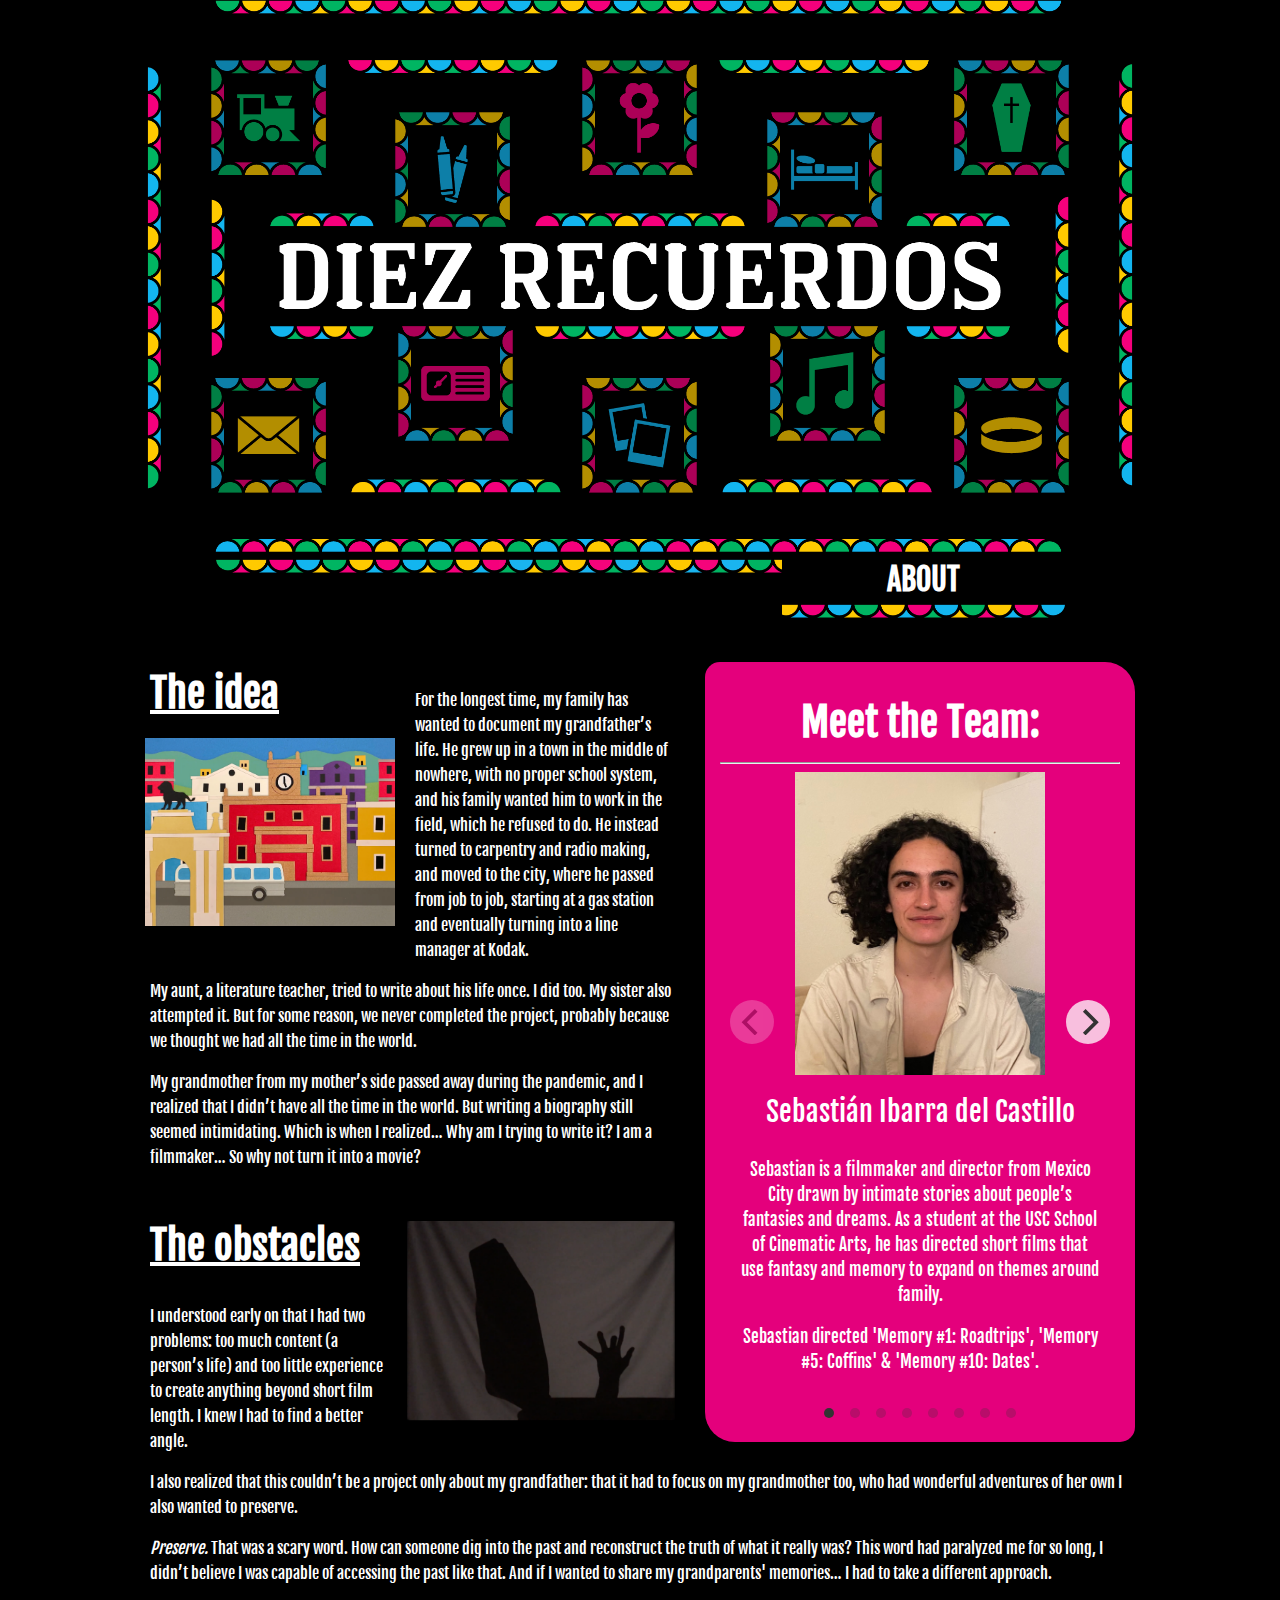
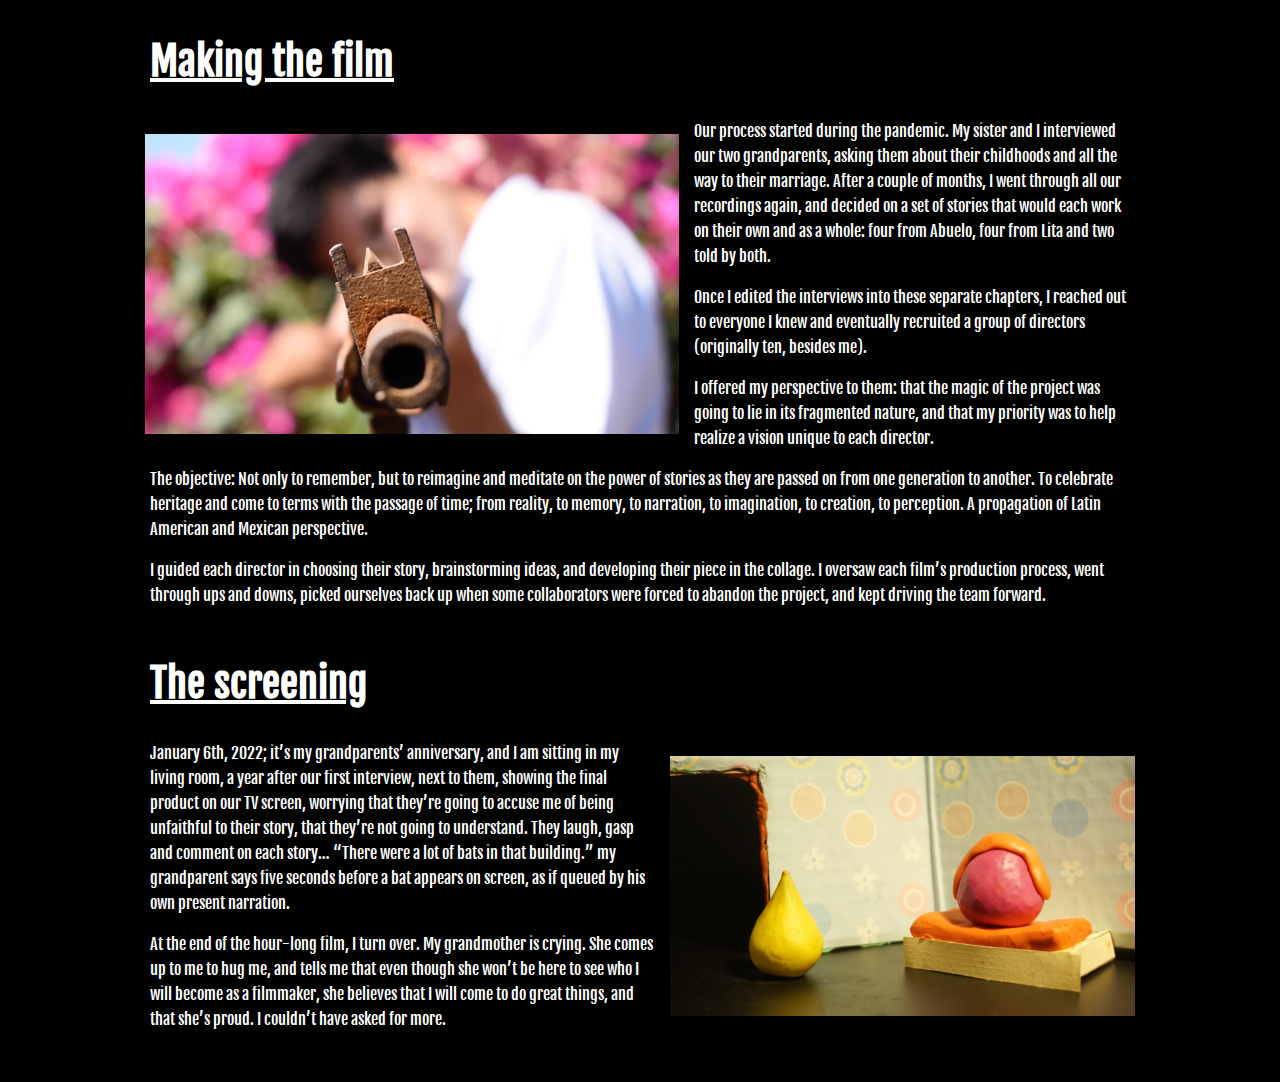
==== about.html @ 197c430f "correction to initial commit" ====
<!DOCTYPE html>
<head>
	<meta charset="utf-8">
	<meta name="description" content= "Story of how Diez Recuerdos - Ten Memories - documentary was made. A list and short biography of every director involved in the project.">

	<title>Diez Recuerdos Documentary: About</title>
	<link rel="stylesheet" type="text/css" href="main.css">
	<link rel="stylesheet" href="flickity/flickity.css" media="screen">

	<style>
		/* sidebar	*/
			#team {
				width: 400px;
				height: 750px;
				text-align: center;
				float: right;
				background-color: #E4007C;
				padding: 15px;
				margin: 20px 0px 25px 30px;
				border-radius: 15px 30px;
			}

			#team img {
				width: 250px;
				height: auto;
			}

			#team h2 {
				font-size: 40px;
				margin: 20px 0px 15px 0px;
			}

			.director_name {
				font-size: 28px;
				margin: 15px 0px 28px;
			}

			.director_description {
				font-size: 17px;
				margin: 0px 20px;
				line-height: 25px;
			}
		/*	/sidebar	*/

		/*	main */
			#main h2 {
				text-decoration: underline;
				margin-left: 5px;
				font-size: 40px;
			}

			#idea {
				float: left;
				margin: 10px 15px;
				width: 250px;
			}

			#first_paragraph {
				padding-top: 30px;
			}

			#main p {
				line-height: 25px;
				margin-left: 5px;
			}

			.section {
				margin-bottom: 50px;
			}

			#leon_img {
				float: left;
				clear: left;
				margin: 10px 20px 15px 0px;
				width: 250px;
				height: auto;
			}

			#hand_img {
				float: right;
				margin: 35px 0px 5px 15px;
				height: 200px;
				width: auto;
			}

			#gun_img {
				float: left;
				margin: 15px 15px 15px 0px;
				height: 300px;
				width: auto;
			}

			#clay_img {
				float: right;
				margin: 15px 0px 15px 15px;
				height: 260px;
				width: auto;
			}

			#train_img {
				width: 990px;
				height: auto;
			}
		/*	/main */
	</style>
</head>

<body>
	<div id="header">
		<img id="MainTitle" src="img/MainTitle.PNG" alt="Diez Recuerdos">
		
		<a href="index.html" id="MainTitle_Link"></a>
		
		<a href="chapters.html#Roadtrips"><img class="Logo" id="Roadtrips_Logo" src="img/logos/Roadtrips_Logo.PNG" alt="Roadtrips Logo"></a>
		
		<a href="chapters.html#Drawings"><img class="Logo" id="Drawings_Logo" src="img/logos/Drawings_Logo.PNG" alt="Drawings Logo"></a>
		
		<a href="chapters.html#Consuelo"><img class="Logo" id="Consuelo_Logo" src="img/logos/Consuelo_Logo.PNG" alt="Consuelo Logo"></a>
		
		<a href="chapters.html#Strangers"><img class="Logo" id="Strangers_Logo" src="img/logos/Strangers_Logo.PNG" alt="Strangers Logo"></a>
		
		<a href="chapters.html#Coffins"><img class="Logo" id="Coffins_Logo" src="img/logos/Coffins_Logo.PNG" alt="Coffins Logo"></a>
		
		<a href="chapters.html#Envelope"><img class="Logo" id="Envelope_Logo" src="img/logos/Envelope_Logo.PNG" alt="Envelope Logo"></a>
		
		<a href="chapters.html#Radios"><img class="Logo" id="Radios_Logo" src="img/logos/Radios_Logo.PNG" alt="Radios Logo"></a>
		
		<a href="chapters.html#Kodak"><img class="Logo" id="Kodak_Logo" src="img/logos/Kodak_Logo.PNG" alt="Kodak Logo"></a>

		<a href="chapters.html#Encounter"><img class="Logo" id="Encounter_Logo" src="img/logos/Encounter_Logo.PNG" alt="Encounter Logo"></a>

		<a href="chapters.html#Dates"><img class="Logo" id="Dates_Logo" src="img/logos/Dates_Logo.PNG" alt="Dates Logo"></a>
	</div>

	<div id="navbar">
		<div id="nav">
			<ul>
				<li class="nav_item"> <a class="nav_li" href="index.html">FILM</a> 
				<img src="img/navdecoration/navdecoration_left.png" alt="tile decoration"> </li>

				<li class="nav_item"> <a class="nav_li" href="chapters.html">CHAPTERS</a> 
				<img src="img/navdecoration/navdecoration_center.png" alt="tile decoration"> </li>
				
				<li class="nav_item"> <a id="active_nav" class="nav_li" href="about.html">ABOUT</a> 
				<img src="img/navdecoration/navdecoration_right.png" alt="tile decoration"> </li>
			</ul>
		</div>
		<!-- #nav -->
	</div>
	<!-- #navbar -->

		<div id="team">
			<h2>Meet the Team:</h2>
			
			<hr>

			<div class="main-carousel">
				<div class="carousel-cell">
					<img src="img/team/Sebastian.png" alt="Sebastian Ibarra del Castillo">
				
					<p class="director_name"> Sebastián Ibarra del Castillo </p>
				
					<div class="director_description">
						<p> Sebastian is a filmmaker and director from Mexico City drawn by intimate stories about people’s fantasies and dreams. As a student at the USC School of Cinematic Arts, he has directed short films that use fantasy and memory to expand on themes around family.</p>

						<p>Sebastian directed 'Memory #1: Roadtrips', 'Memory #5: Coffins' & 'Memory #10: Dates'. </p>
					</div>
				</div>
				<!-- .carousel-cell -->

				<div class="carousel-cell">
					<img src="img/team/EllaGrace.jpg" alt="Ella Grace Rodriguez">
				
					<p class="director_name">Ella Grace Rodriguez</p>
				
					<div class="director_description">
						<p>Ella Grace is a BFA student in Film & Television Production at USC’s School of Cinematic Arts. She enjoys making people laugh and bring brightness to their day.</p>

						<p>Ella Grace directed Memory #2: Drawings. </p>
					</div>
				</div>
				<!-- .carousel-cell -->

				<div class="carousel-cell">
					<img src="img/team/Aristotle.png" alt="Aristotle Hartzell">
				
					<p class="director_name">Aristotle Hartzell</p>
				
					<div class="director_description">
						<p>Aristotle is a Chicano artist from LA focusing on film directing, cinematography, epic poetry and music. He is interested in using ancient aesthetics in new mediums with influences from folktales from around the world and his own mythology. He is currently a production student at USC SCA.</p>

						<p>Aristotle directed Memory #3: Consuelo. </p>
					</div>
				</div>
				<!-- .carousel-cell -->

				<div class="carousel-cell">
					<img src="img/team/Ana.jpg" alt="Ana Flavia">
				
					<p class="director_name">Ana Flavia</p>
				
					<div class="director_description">
						<p>Ana is a BFA student in Film & Television Production at USC’s School of Cinematic Arts from São Paulo, Brazil. She aspires to work across both countries’ industries.</p>

						<p>Ana directed Memory #4: Strangers. </p>
					</div>
				</div>
				<!-- .carousel-cell -->

				<div class="carousel-cell">
					<img src="img/team/Gabriela.png" alt="Gabriela Bazaldúa">
				
					<p class="director_name">Gabriela Bazaldúa</p>
				
					<div class="director_description">
						<p>Gaby is studying Communications in Mexico City, at the Technologic de Monterrey Campus Santa Fe. She is an aspiring filmmaker and entrepreneur. </p>

						<p>Gaby directed Memory #6: Envelope. </p>
					</div>
				</div>
				<!-- .carousel-cell -->

				<div class="carousel-cell">
					<img src="img/team/Chad.png" alt="Chad Buley">
				
					<p class="director_name">Chad Buley</p>
				
					<div class="director_description">
						<p>Chad Buley is an editor, animator, and graphic designer from San Diego, CA, majoring in film production and cinema studies at the USC School of Cinematic Arts. </p>

						<p>Chad directed Memory #7: Radios. </p>
					</div>
				</div>
				<!-- .carousel-cell -->

				<div class="carousel-cell">
					<img src="img/team/Michelle.png" alt="Michelle Pugh">
				
					<p class="director_name">Michelle Pugh</p>
				
					<div class="director_description">
						<p>Michelle is a filmmaker, writer, and musician based in Los Angeles, California, currently studying film and television production at the USC School of Cinematic Arts. Subjects that she enjoys exploring in my projects include mental health, time manipulation, absurdism, and surrealism.</p>

						<p>Michelle directed Memory #8: Kodak. </p>
					</div>
				</div>
				<!-- .carousel-cell -->

				<div class="carousel-cell">
					<img src="img/team/Sofia.png" alt="Sofia Uribe">
				
					<p class="director_name">Sofia Uribe</p>
				
					<div class="director_description">
						<p>Sofia is a senior majoring in Film & Television Production at USC’s School of Cinematic Arts. Additionally, she am completing my Master of Science in Finance at USC’s Marshall School of Business. She is interested in the intersection of entertainment and business.</p>

						<p>Sofia directed Memory #9: Encounter. </p>
					</div>
				</div>
				<!-- .carousel-cell -->
			</div>
			<!-- .main-carousel -->
		</div>
		<!-- #team, .main-carousel-->

		<div id="main">
			<div class="section">
				<h2 id="idea">The idea</h2>

				<img id="leon_img" class="still" src="img/stills/leon.png" alt="Film Still">

				<p id="first_paragraph">For the longest time, my family has wanted to document my grandfather’s life. He grew up in a town in the middle of nowhere, with no proper school system, and his family wanted him to work in the field, which he refused to do. He instead turned to carpentry and radio making, and moved to the city, where he passed from job to job, starting at a gas station and eventually turning into a line manager at Kodak.</p>

				<p>My aunt, a literature teacher, tried to write about his life once. I did too. My sister also attempted it. But for some reason, we never completed the project, probably because we thought we had all the time in the world.</p>

				<p>My grandmother from my mother’s side passed away during the pandemic, and I realized that I didn’t have all the time in the world. But writing a biography still seemed intimidating. Which is when I realized… Why am I trying to write it? I am a filmmaker… So why not turn it into a movie?</p>
				
				<img id="hand_img" class="still" src="img/stills/hand.png" alt="Film Still">
			</div>
			<!-- .section -->

			<div class="section">
				<h2>The obstacles</h2>

				<p>I understood early on that I had two problems: too much content (a person’s life) and too little experience to create anything beyond short film length. I knew I had to find a better angle.</p>

				<p>I also realized that this couldn’t be a project only about my grandfather: that it had to focus on my grandmother too, who had wonderful adventures of her own I also wanted to preserve.</p>

				<p><em>Preserve. </em>That was a scary word. How can someone dig into the past and reconstruct the truth of what it really was? This word had paralyzed me for so long, I didn’t believe I was capable of accessing the past like that. And if I wanted to share my grandparents' memories… I had to take a different approach.</p>
			</div>
			<!-- .section -->

			<div class="section">
				<h2>Making the film</h2>

				<img id="gun_img" class="still" src="img/stills/gun.png" alt="Film Still">

				<p>Our process started during the pandemic. My sister and I interviewed our two grandparents, asking them about their childhoods and all the way to their marriage. After a couple of months, I went through all our recordings again, and decided on a set of stories that would each work on their own and as a whole: four from Abuelo, four from Lita and two told by both.</p>

				<p>Once I edited the interviews into these separate chapters, I reached out to everyone I knew and eventually recruited a group of directors (originally ten, besides me).</p>

				<p>I offered my perspective to them: that the magic of the project was going to lie in its fragmented nature, and that my priority was to help realize a vision unique to each director.</p>

				<p>The objective: Not only to remember, but to reimagine and meditate on the power of stories as they are passed on from one generation to another. To celebrate heritage and come to terms with the passage of time; from reality, to memory, to narration, to imagination, to creation, to perception. A propagation of Latin American and Mexican perspective.</p>

				<p>I guided each director in choosing their story, brainstorming ideas, and developing their piece in the collage. I oversaw each film’s production process, went through ups and downs, picked ourselves back up when some collaborators were forced to abandon the project, and kept driving the team forward.</p>
			</div>
			<!-- .section -->

			<div class="section">

				<h2>The screening</h2>

				<img id="clay_img" class="still" src="img/stills/clay.png" alt="Film Still">

				<p>January 6th, 2022; it’s my grandparents’ anniversary, and I am sitting in my living room, a year after our first interview, next to them, showing the final product on our TV screen, worrying that they’re going to accuse me of being unfaithful to their story, that they’re not going to understand. They laugh, gasp and comment on each story… “There were a lot of bats in that building.” my grandparent says five seconds before a bat appears on screen, as if queued by his own present narration.</p>

				<p>At the end of the hour-long film, I turn over. My grandmother is crying. She comes up to me to hug me, and tells me that even though she won’t be here to see who I will become as a filmmaker, she believes that I will come to do great things, and that she’s proud. I couldn’t have asked for more.</p>
			</div>
			<!-- .section -->
		</div>
		<!-- #main -->

	<!-- Load jQuery -->
	<script src="https://code.jquery.com/jquery-3.6.1.min.js"></script>

	<script src="smooth_scrolling/jquery.smoothscroll.min.js"></script>

	<script src="flickity/flickity.pkgd.min.js"></script>

	<script>
		$('html').smoothScroll();

		$('.main-carousel').flickity({
 			 // options
  			cellAlign: 'left',
  			contain: true
		});
	</script>
</body>
</html>
---- main.css ----
/* body */
		body {
			width: 990px;
			height: auto;
			background-color: #000;
			margin-left: auto;
			margin-right: auto;
			margin-top: 0;
			margin-bottom: 0;
		}

		@font-face {
			font-family: "Fjalla One";	
			src: url("fonts/FjallaOne-Regular.ttf");
		}

		p, a, h2 {
			font-family: "Fjalla One", serif;
			color: #FFF;
		}

		iframe {
			border: hidden;
		}
/* /body */

/* header */
		#MainTitle {
			width: 990px;
			height: auto;
			padding: 0px;
			margin: 0px;
		}

		#MainTitle_Link {
			display: block;
			width: 750px;
			height: 90px;
			opacity: 0;
			position: absolute;
			left: 120px;
			top: 230px;
		}

		#header {
			position: relative;
			width: 990px;
		}

		.Logo {
			opacity: 0.7;
			background-color: #000;
			position: absolute;
			width: 115px;
			height: auto;
			transition: transform 0.7s ease-out;
		}

		.Logo:hover {
			opacity: 1;
			transform: rotate(720deg);
		}

		#Roadtrips_Logo {
			top: 60px;
			left: 66px;
		}

		#Drawings_Logo {
			top: 112px;
			left: 250px;
		}

		#Consuelo_Logo {
			top: 60px;
			left: 437px;
		}

		#Strangers_Logo {
			top: 112px;
			right: 253px;
		}

		#Coffins_Logo {
			top: 60px;
			right: 66px;
		}

		#Envelope_Logo {
			bottom: 64px;
			left: 66px;
		}

		#Radios_Logo {
			bottom: 116px;
			left: 253px;
		}

		#Kodak_Logo {
			bottom: 64px;
			left: 437px;
		}

		#Encounter_Logo {
			bottom: 116px;
			right: 250px;
		}

		#Dates_Logo {
			bottom: 64px;
			right: 66px;
		}
/* /header */

/* nav */
		#navbar {
			background-color: #000;
			padding: 0px;
			margin: 0px;
			padding-bottom: 20px;
		}

		#nav {
			width: 849px;
			margin-left: auto;
			margin-right: auto;
		}

		#nav ul {
			list-style: none;
			margin: 0px;
			padding: 0px;
			display: flex;
		}

		.nav_li {
			color: #FFF;
			text-align: center;
			width: 283px;
			line-height: 25px;
			padding: 10px 0px;
			display: none;
			text-decoration: none;
		}

		.nav_item img {
			width: 283px;
		}

		#active_nav, .nav_item:hover .nav_li {
			display: block;
		}

		#nav ul a {
			font-size: 30px;
			font-weight: bold;
		}
/* /nav */
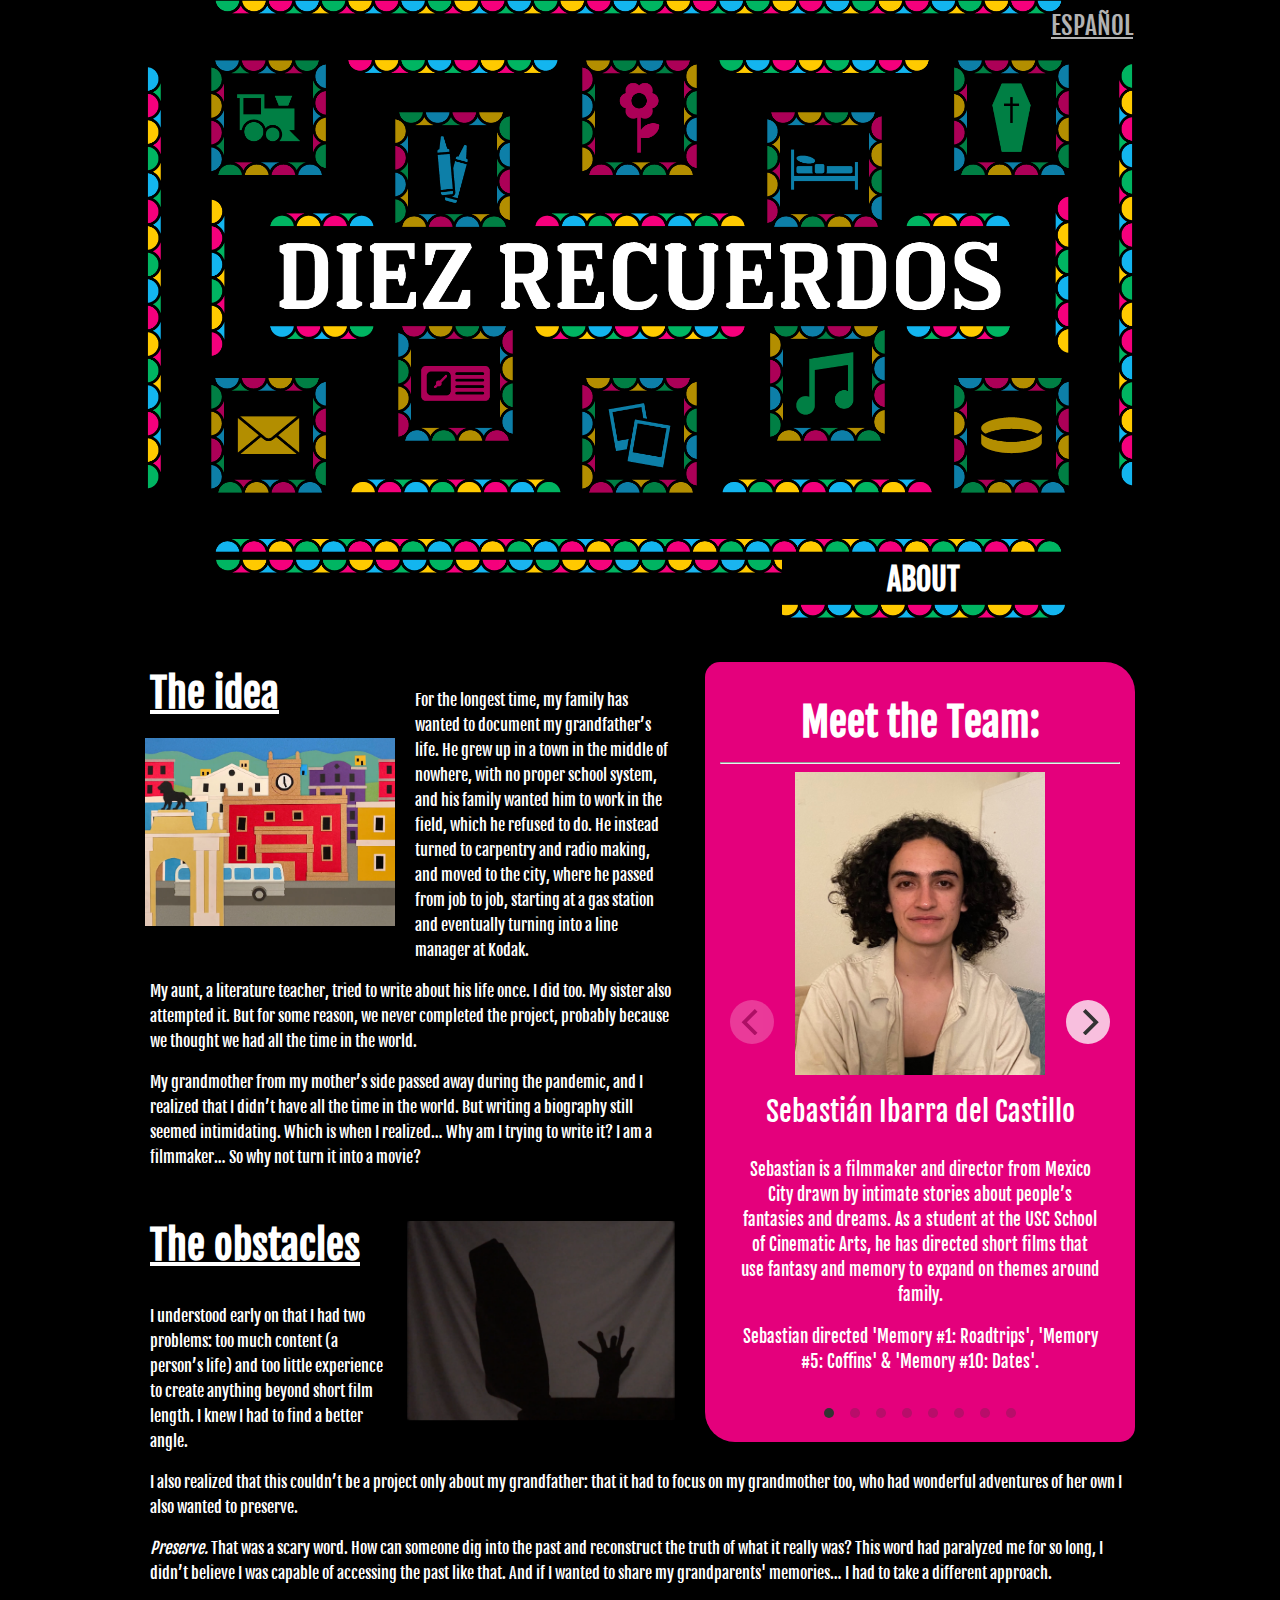
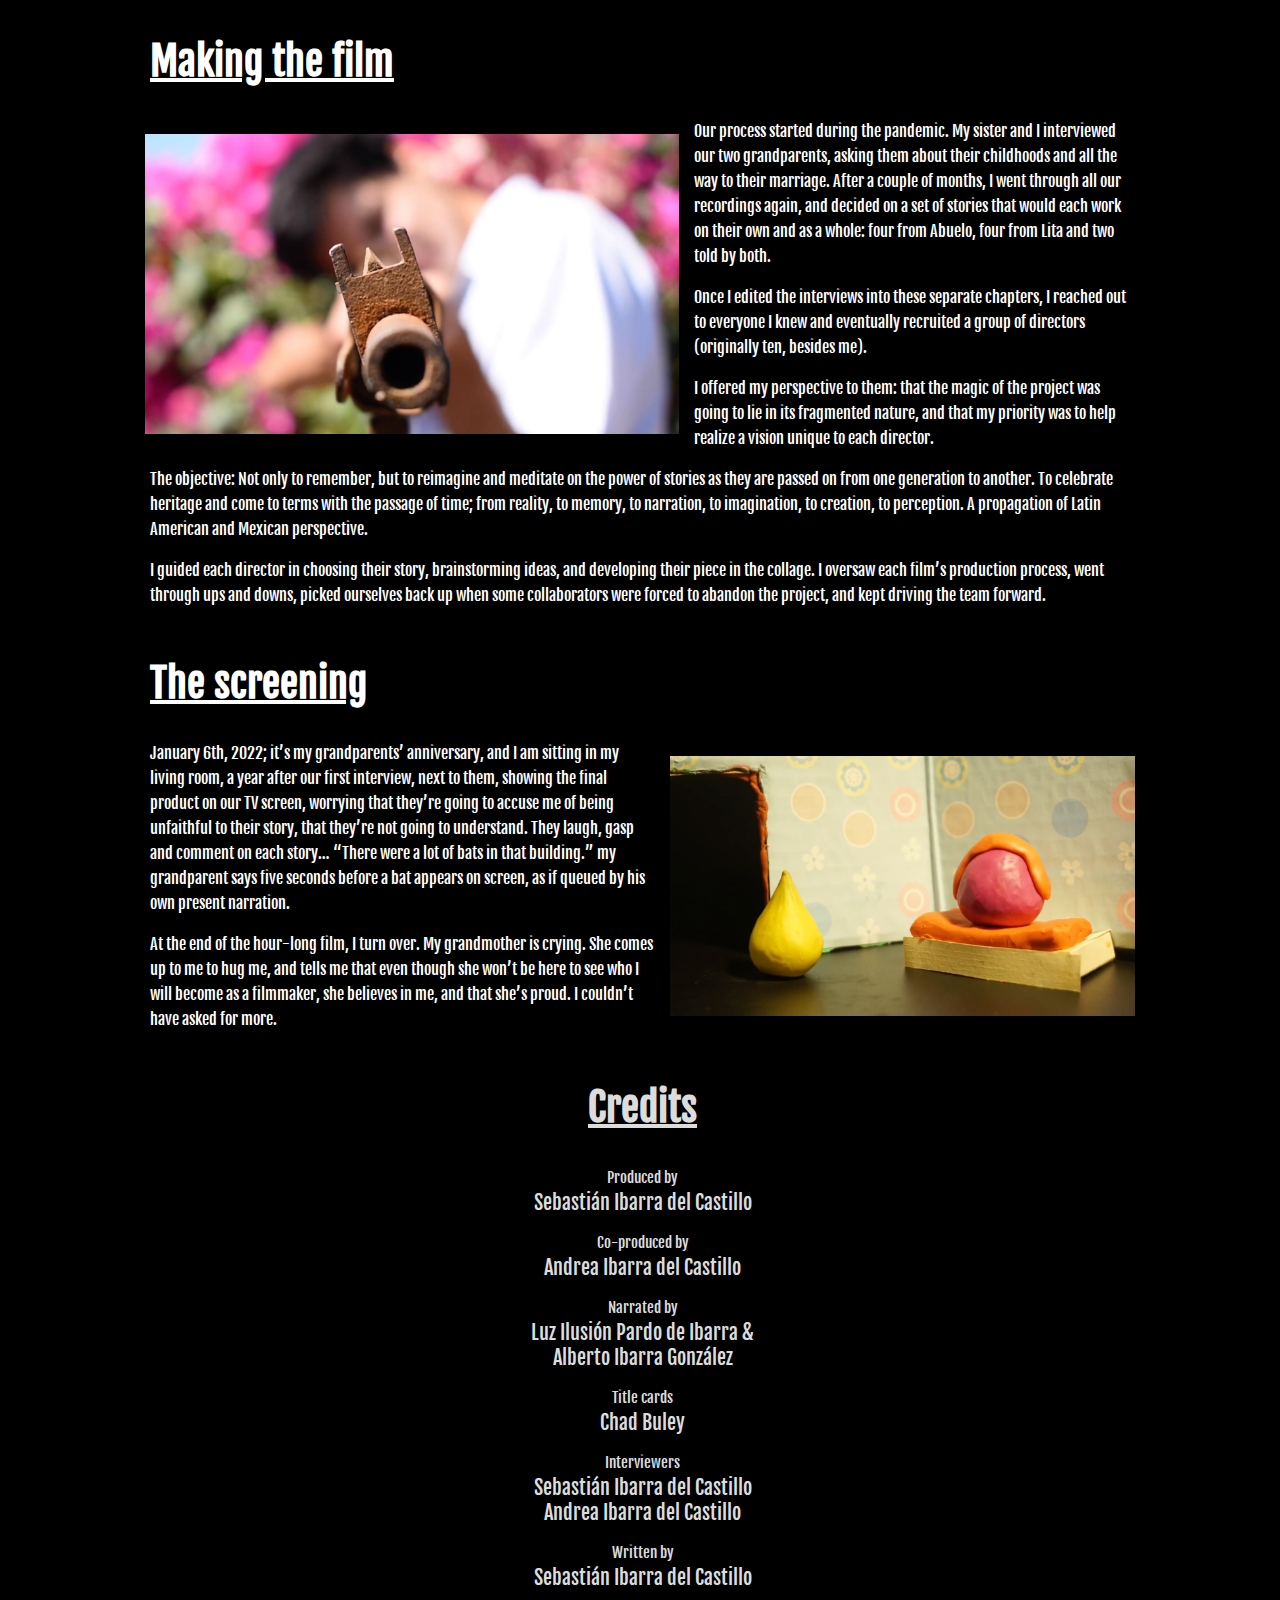
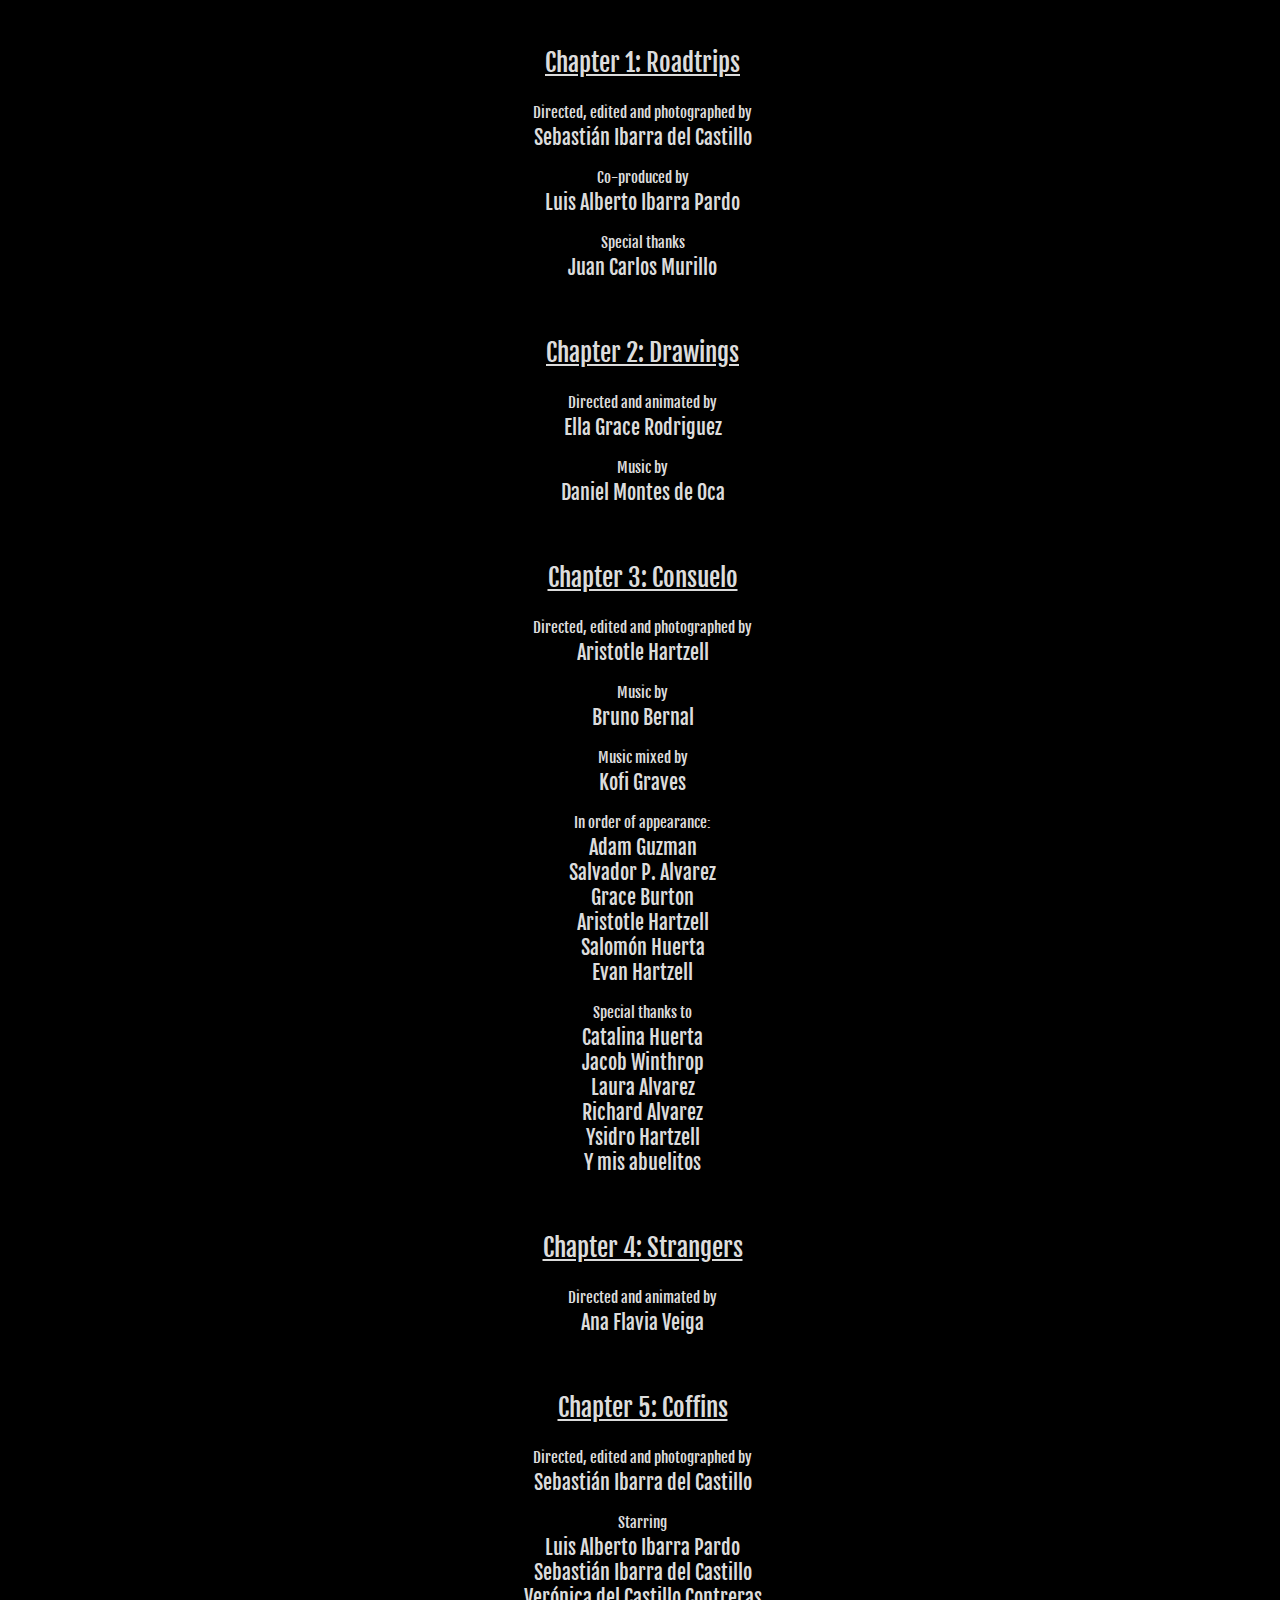
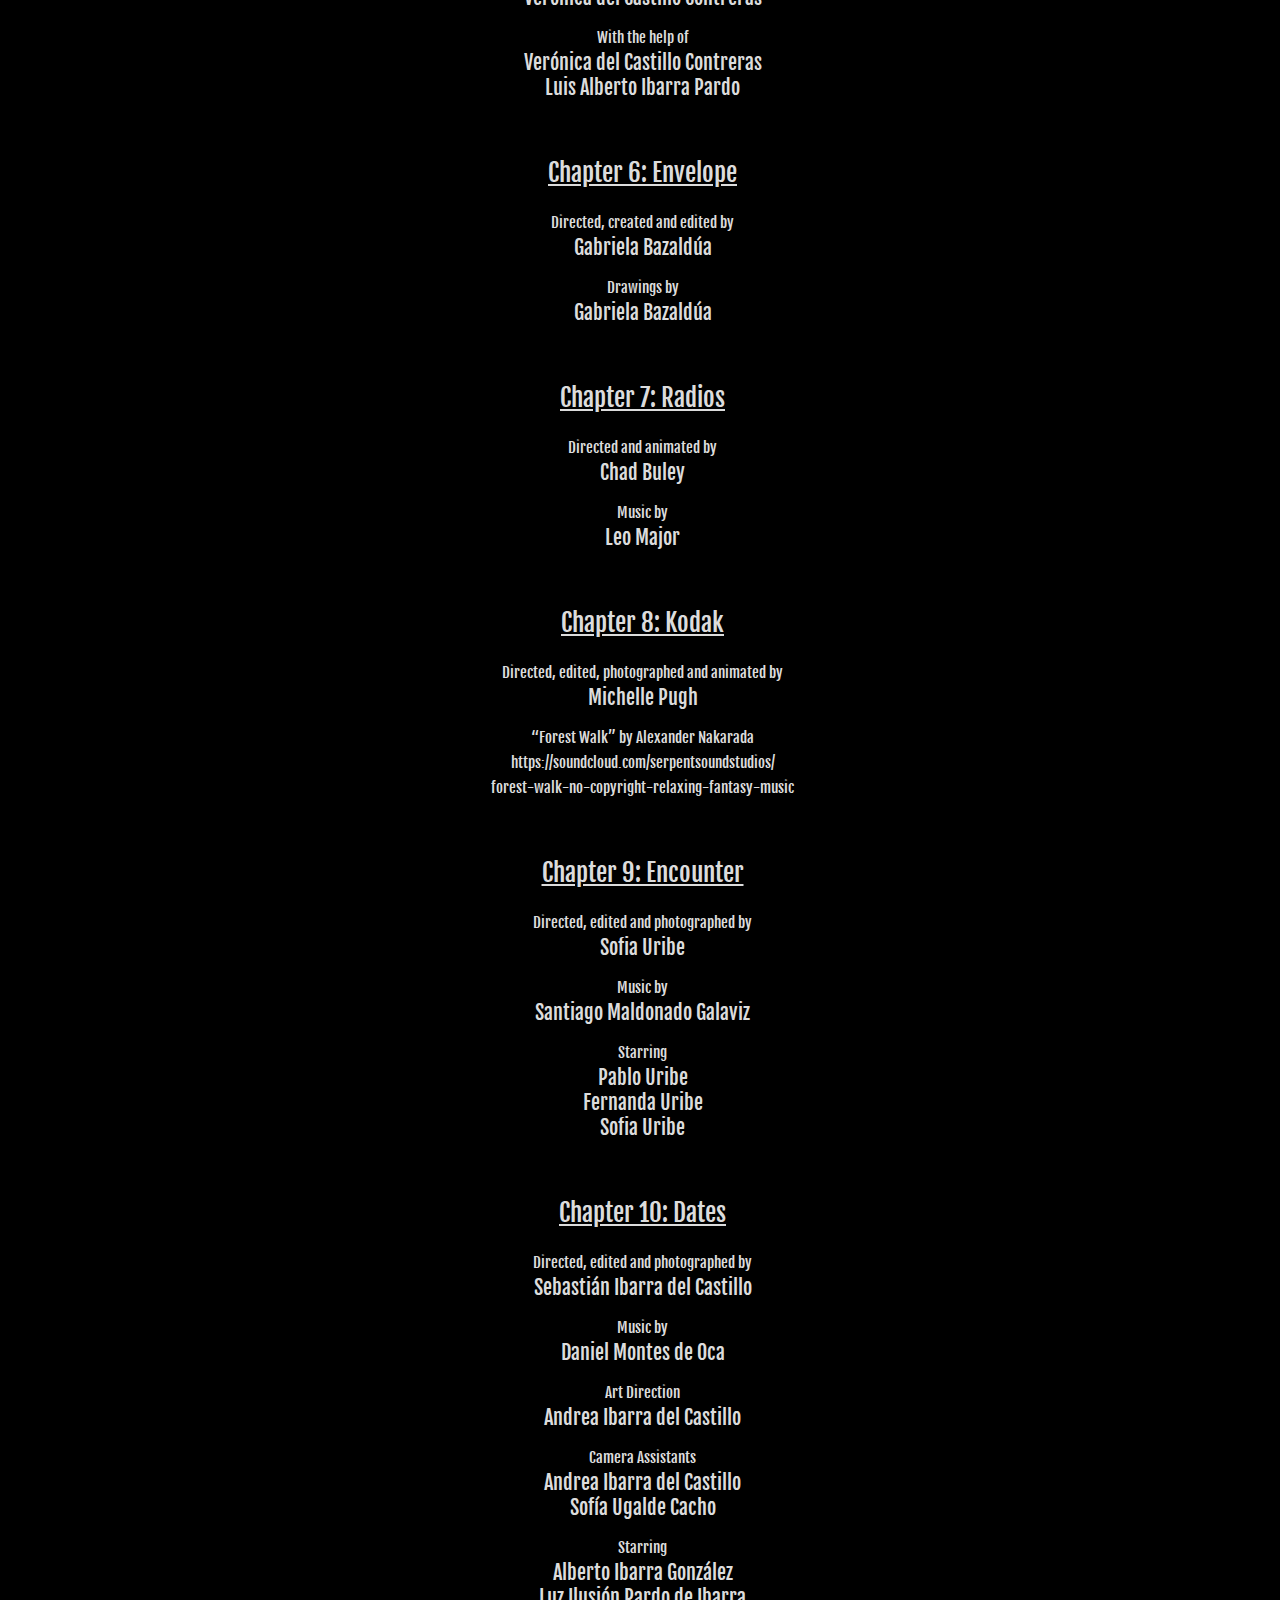
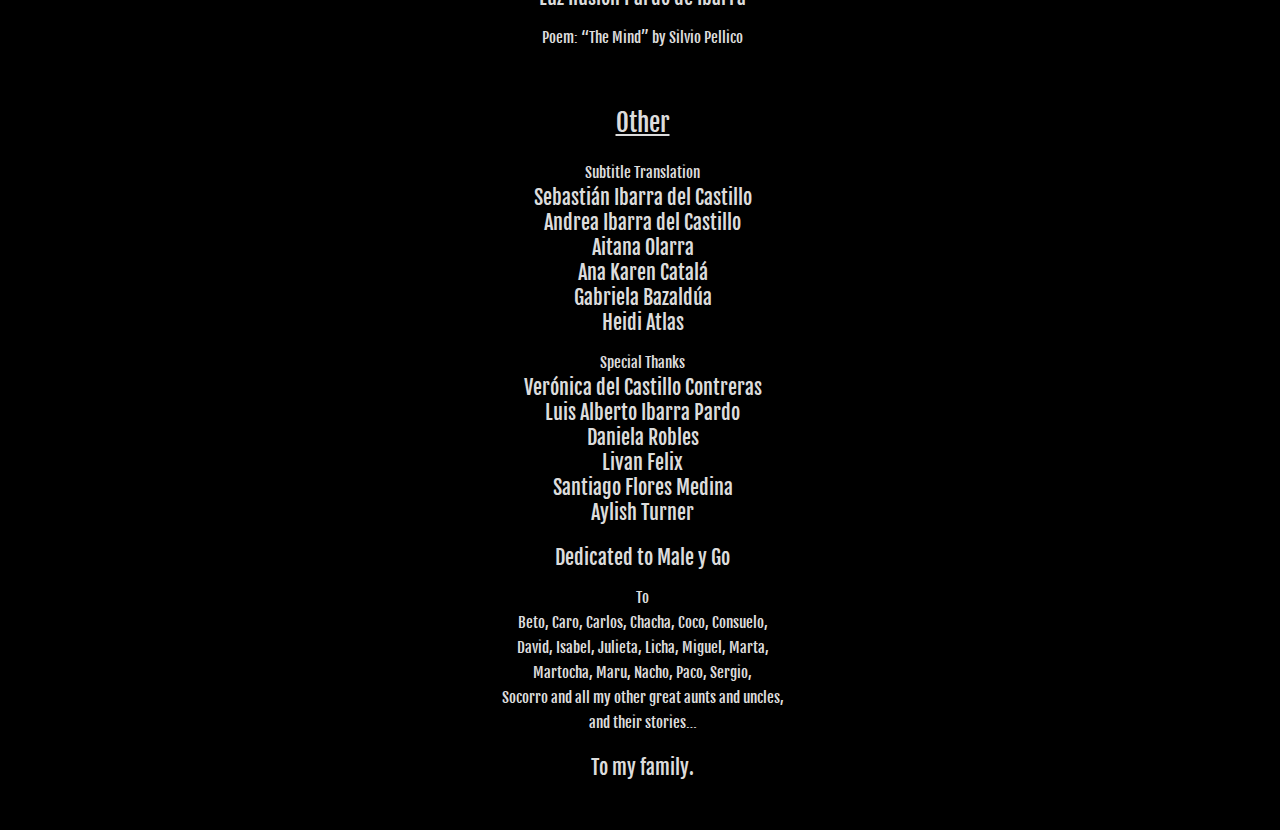
==== commit 02ec7eb4: "Adding Spanish Versions" ====
--- a/about.html
+++ b/about.html
@@ -101,6 +101,49 @@
 				width: 990px;
 				height: auto;
 			}
+
+			.credits {
+				color: #DCDCDC;
+				text-align: center;
+			}
+
+			.creditstitle {
+				color: #DCDCDC;
+				text-align: center;
+				margin-bottom: 0px;
+				font-size: 15px;
+			}
+
+			.creditsname {
+				color: #DCDCDC;
+				text-align: center;
+				margin-top: 0px;
+				margin-bottom: 0px;
+				font-size: 20px;
+			}
+
+			.creditschapter {
+				color: #DCDCDC;
+				text-align: center;
+				font-size: 25px;
+				text-decoration: underline;
+				margin-top: 60px;
+			}
+
+			.creditslink {
+				color: #DCDCDC;
+				text-align: center;
+				font-size: 15px;
+				margin-top: 0px;
+				margin-bottom: 0px;
+			}
+
+			.creditsdedication {
+				color: #DCDCDC;
+				text-align: center;
+				margin-bottom: 0px;
+				font-size: 20px;
+			}
 		/*	/main */
 	</style>
 </head>
@@ -130,6 +173,8 @@
 		<a href="chapters.html#Encounter"><img class="Logo" id="Encounter_Logo" src="img/logos/Encounter_Logo.PNG" alt="Encounter Logo"></a>
 
 		<a href="chapters.html#Dates"><img class="Logo" id="Dates_Logo" src="img/logos/Dates_Logo.PNG" alt="Dates Logo"></a>
+
+		<a href="about_spanish.html" id="Language" alt="Spanish Link">ESPAÑOL</a>
 	</div>
 
 	<div id="navbar">
@@ -176,7 +221,7 @@
 					<div class="director_description">
 						<p>Ella Grace is a BFA student in Film & Television Production at USC’s School of Cinematic Arts. She enjoys making people laugh and bring brightness to their day.</p>
 
-						<p>Ella Grace directed Memory #2: Drawings. </p>
+						<p>Ella Grace directed 'Memory #2: Drawings'. </p>
 					</div>
 				</div>
 				<!-- .carousel-cell -->
@@ -189,7 +234,7 @@
 					<div class="director_description">
 						<p>Aristotle is a Chicano artist from LA focusing on film directing, cinematography, epic poetry and music. He is interested in using ancient aesthetics in new mediums with influences from folktales from around the world and his own mythology. He is currently a production student at USC SCA.</p>
 
-						<p>Aristotle directed Memory #3: Consuelo. </p>
+						<p>Aristotle directed 'Memory #3: Consuelo'. </p>
 					</div>
 				</div>
 				<!-- .carousel-cell -->
@@ -202,7 +247,7 @@
 					<div class="director_description">
 						<p>Ana is a BFA student in Film & Television Production at USC’s School of Cinematic Arts from São Paulo, Brazil. She aspires to work across both countries’ industries.</p>
 
-						<p>Ana directed Memory #4: Strangers. </p>
+						<p>Ana directed 'Memory #4: Strangers'. </p>
 					</div>
 				</div>
 				<!-- .carousel-cell -->
@@ -215,7 +260,7 @@
 					<div class="director_description">
 						<p>Gaby is studying Communications in Mexico City, at the Technologic de Monterrey Campus Santa Fe. She is an aspiring filmmaker and entrepreneur. </p>
 
-						<p>Gaby directed Memory #6: Envelope. </p>
+						<p>Gaby directed 'Memory #6: Envelope'. </p>
 					</div>
 				</div>
 				<!-- .carousel-cell -->
@@ -228,7 +273,7 @@
 					<div class="director_description">
 						<p>Chad Buley is an editor, animator, and graphic designer from San Diego, CA, majoring in film production and cinema studies at the USC School of Cinematic Arts. </p>
 
-						<p>Chad directed Memory #7: Radios. </p>
+						<p>Chad directed 'Memory #7: Radios'. </p>
 					</div>
 				</div>
 				<!-- .carousel-cell -->
@@ -239,9 +284,9 @@
 					<p class="director_name">Michelle Pugh</p>
 				
 					<div class="director_description">
-						<p>Michelle is a filmmaker, writer, and musician based in Los Angeles, California, currently studying film and television production at the USC School of Cinematic Arts. Subjects that she enjoys exploring in my projects include mental health, time manipulation, absurdism, and surrealism.</p>
-
-						<p>Michelle directed Memory #8: Kodak. </p>
+						<p>Michelle is a filmmaker, writer, and musician based in Los Angeles, California, currently studying film and television production at the USC School of Cinematic Arts. Subjects that she enjoys exploring in her projects include mental health, time manipulation, absurdism, and surrealism.</p>
+
+						<p>Michelle directed 'Memory #8: Kodak'. </p>
 					</div>
 				</div>
 				<!-- .carousel-cell -->
@@ -252,9 +297,9 @@
 					<p class="director_name">Sofia Uribe</p>
 				
 					<div class="director_description">
-						<p>Sofia is a senior majoring in Film & Television Production at USC’s School of Cinematic Arts. Additionally, she am completing my Master of Science in Finance at USC’s Marshall School of Business. She is interested in the intersection of entertainment and business.</p>
-
-						<p>Sofia directed Memory #9: Encounter. </p>
+						<p>Sofia is a senior majoring in Film & Television Production at USC’s School of Cinematic Arts. Additionally, she is completing my Master of Science in Finance at USC’s Marshall School of Business. She is interested in the intersection of entertainment and business.</p>
+
+						<p>Sofia directed 'Memory #9: Encounter'. </p>
 					</div>
 				</div>
 				<!-- .carousel-cell -->
@@ -315,9 +360,188 @@
 
 				<p>January 6th, 2022; it’s my grandparents’ anniversary, and I am sitting in my living room, a year after our first interview, next to them, showing the final product on our TV screen, worrying that they’re going to accuse me of being unfaithful to their story, that they’re not going to understand. They laugh, gasp and comment on each story… “There were a lot of bats in that building.” my grandparent says five seconds before a bat appears on screen, as if queued by his own present narration.</p>
 
-				<p>At the end of the hour-long film, I turn over. My grandmother is crying. She comes up to me to hug me, and tells me that even though she won’t be here to see who I will become as a filmmaker, she believes that I will come to do great things, and that she’s proud. I couldn’t have asked for more.</p>
+				<p>At the end of the hour-long film, I turn over. My grandmother is crying. She comes up to me to hug me, and tells me that even though she won’t be here to see who I will become as a filmmaker, she believes in me, and that she’s proud. I couldn’t have asked for more.</p>
 			</div>
 			<!-- .section -->
+
+			<div class="section">
+
+				<h2 class="credits">Credits</h2>
+
+					<p class="creditstitle">Produced by</p>
+					<p class="creditsname">Sebastián Ibarra del Castillo</p>
+
+					<p class="creditstitle">Co-produced by</p>
+					<p class="creditsname">Andrea Ibarra del Castillo</p>
+
+					<p class="creditstitle">Narrated by</p>
+					<p class="creditsname">Luz Ilusión Pardo de Ibarra &</p>
+					<p class="creditsname">Alberto Ibarra González</p>
+
+					<p class="creditstitle">Title cards</p>
+					<p class="creditsname">Chad Buley</p>
+
+					<p class="creditstitle">Interviewers</p>
+					<p class="creditsname">Sebastián Ibarra del Castillo</p>
+					<p class="creditsname">Andrea Ibarra del Castillo</p>
+
+					<p class="creditstitle">Written by</p>
+					<p class="creditsname">Sebastián Ibarra del Castillo</p>
+
+				<p class="creditschapter">Chapter 1: Roadtrips</p>
+
+					<p class="creditstitle">Directed, edited and photographed by</p>
+					<p class="creditsname">Sebastián Ibarra del Castillo</p>
+
+					<p class="creditstitle">Co-produced by</p>
+					<p class="creditsname">Luis Alberto Ibarra Pardo</p>
+
+					<p class="creditstitle">Special thanks</p>
+					<p class="creditsname">Juan Carlos Murillo</p>
+
+				<p class="creditschapter">Chapter 2: Drawings</p>
+
+					<p class="creditstitle">Directed and animated by</p>
+					<p class="creditsname">Ella Grace Rodriguez</p>
+
+					<p class="creditstitle">Music by</p>
+					<p class="creditsname">Daniel Montes de Oca</p>
+
+				<p class="creditschapter">Chapter 3: Consuelo</p>
+
+					<p class="creditstitle">Directed, edited and photographed by</p>
+					<p class="creditsname">Aristotle Hartzell</p>
+
+					<p class="creditstitle">Music by</p>
+					<p class="creditsname">Bruno Bernal</p>
+
+					<p class="creditstitle">Music mixed by</p>
+					<p class="creditsname">Kofi Graves</p>
+
+					<p class="creditstitle">In order of appearance:</p>
+					<p class="creditsname">Adam Guzman</p>
+					<p class="creditsname">Salvador P. Alvarez</p>
+					<p class="creditsname">Grace Burton</p>
+					<p class="creditsname">Aristotle Hartzell</p>
+					<p class="creditsname">Salomón Huerta</p>
+					<p class="creditsname">Evan Hartzell</p>
+
+					<p class="creditstitle">Special thanks to</p>
+					<p class="creditsname">Catalina Huerta</p>
+					<p class="creditsname">Jacob Winthrop</p>
+					<p class="creditsname">Laura Alvarez</p>
+					<p class="creditsname">Richard Alvarez</p>
+					<p class="creditsname">Ysidro Hartzell</p>
+					<p class="creditsname">Y mis abuelitos</p>
+
+				<p class="creditschapter">Chapter 4: Strangers</p>
+
+					<p class="creditstitle">Directed and animated by</p>
+					<p class="creditsname">Ana Flavia Veiga</p>
+
+				<p class="creditschapter">Chapter 5: Coffins</p>
+
+					<p class="creditstitle">Directed, edited and photographed by</p>
+					<p class="creditsname">Sebastián Ibarra del Castillo</p>
+
+					<p class="creditstitle">Starring</p>
+					<p class="creditsname">Luis Alberto Ibarra Pardo</p>
+					<p class="creditsname">Sebastián Ibarra del Castillo</p>
+					<p class="creditsname">Verónica del Castillo Contreras</p>
+
+					<p class="creditstitle">With the help of</p>
+					<p class="creditsname">Verónica del Castillo Contreras</p>
+					<p class="creditsname">Luis Alberto Ibarra Pardo</p>
+
+				<p class="creditschapter">Chapter 6: Envelope</p>
+
+					<p class="creditstitle">Directed, created and edited by</p>
+					<p class="creditsname">Gabriela Bazaldúa</p>
+
+					<p class="creditstitle">Drawings by</p>
+					<p class="creditsname">Gabriela Bazaldúa</p>
+
+				<p class="creditschapter">Chapter 7: Radios</p>
+
+					<p class="creditstitle">Directed and animated by</p>
+					<p class="creditsname">Chad Buley</p>
+
+					<p class="creditstitle">Music by</p>
+					<p class="creditsname">Leo Major</p>
+
+				<p class="creditschapter">Chapter 8: Kodak</p>
+
+					<p class="creditstitle">Directed, edited, photographed and animated by</p>
+					<p class="creditsname">Michelle Pugh</p>
+
+					<p class="creditstitle">“Forest Walk” by Alexander Nakarada</p>
+					<p class="creditslink">https://soundcloud.com/serpentsoundstudios/</p>
+					<p class="creditslink">forest-walk-no-copyright-relaxing-fantasy-music</p>
+
+				<p class="creditschapter">Chapter 9: Encounter</p>
+
+					<p class="creditstitle">Directed, edited and photographed by</p>
+					<p class="creditsname">Sofia Uribe</p>
+
+					<p class="creditstitle">Music by</p>
+					<p class="creditsname">Santiago Maldonado Galaviz</p>
+
+					<p class="creditstitle">Starring</p>
+					<p class="creditsname">Pablo Uribe</p>
+					<p class="creditsname">Fernanda Uribe</p>
+					<p class="creditsname">Sofia Uribe</p>
+					
+				<p class="creditschapter">Chapter 10: Dates</p>
+
+					<p class="creditstitle">Directed, edited and photographed by</p>
+					<p class="creditsname">Sebastián Ibarra del Castillo</p>
+
+					<p class="creditstitle">Music by</p>
+					<p class="creditsname">Daniel Montes de Oca</p>
+
+					<p class="creditstitle">Art Direction</p>
+					<p class="creditsname">Andrea Ibarra del Castillo</p>
+
+					<p class="creditstitle">Camera Assistants</p>
+					<p class="creditsname">Andrea Ibarra del Castillo</p>
+					<p class="creditsname">Sofía Ugalde Cacho</p>
+
+					<p class="creditstitle">Starring</p>
+					<p class="creditsname">Alberto Ibarra González</p>
+					<p class="creditsname">Luz Ilusión Pardo de Ibarra</p>
+
+					<p class="creditstitle">Poem: “The Mind” by Silvio Pellico</p>
+
+				<p class="creditschapter">Other</p>
+
+					<p class="creditstitle">Subtitle Translation</p>
+					<p class="creditsname">Sebastián Ibarra del Castillo</p>
+					<p class="creditsname">Andrea Ibarra del Castillo</p>
+					<p class="creditsname">Aitana Olarra</p>
+					<p class="creditsname">Ana Karen Catalá</p>
+					<p class="creditsname">Gabriela Bazaldúa</p>
+					<p class="creditsname">Heidi Atlas</p>
+
+					<p class="creditstitle">Special Thanks</p>
+					<p class="creditsname">Verónica del Castillo Contreras</p>
+					<p class="creditsname">Luis Alberto Ibarra Pardo</p>
+					<p class="creditsname">Daniela Robles</p>
+					<p class="creditsname">Livan Felix</p>
+					<p class="creditsname">Santiago Flores Medina</p>
+					<p class="creditsname">Aylish Turner</p>
+
+					<p class="creditsdedication">Dedicated to Male y Go</p>
+
+					<p class="creditstitle">To</p>
+					<p class="creditslink">Beto, Caro, Carlos, Chacha, Coco, Consuelo,</p>
+					<p class="creditslink">David, Isabel, Julieta, Licha, Miguel, Marta,</p>
+					<p class="creditslink">Martocha, Maru, Nacho, Paco, Sergio,</p>
+					<p class="creditslink">Socorro and all my other great aunts and uncles,</p>
+					<p class="creditslink">and their stories…</p>
+
+					<p class="creditsdedication">To my family.</p>
+			</div>
+			<!-- .section credits-->
 		</div>
 		<!-- #main -->
 
--- a/main.css
+++ b/main.css
@@ -45,6 +45,19 @@
 		#header {
 			position: relative;
 			width: 990px;
+		}
+
+		#Language {
+			opacity: 0.7;
+			text-align: center;
+			font-size: 25px;
+			position: absolute;
+			top: 10px;
+			right: 2px;
+		}
+
+		#Language:hover {
+			opacity: 1;
 		}
 
 		.Logo {
